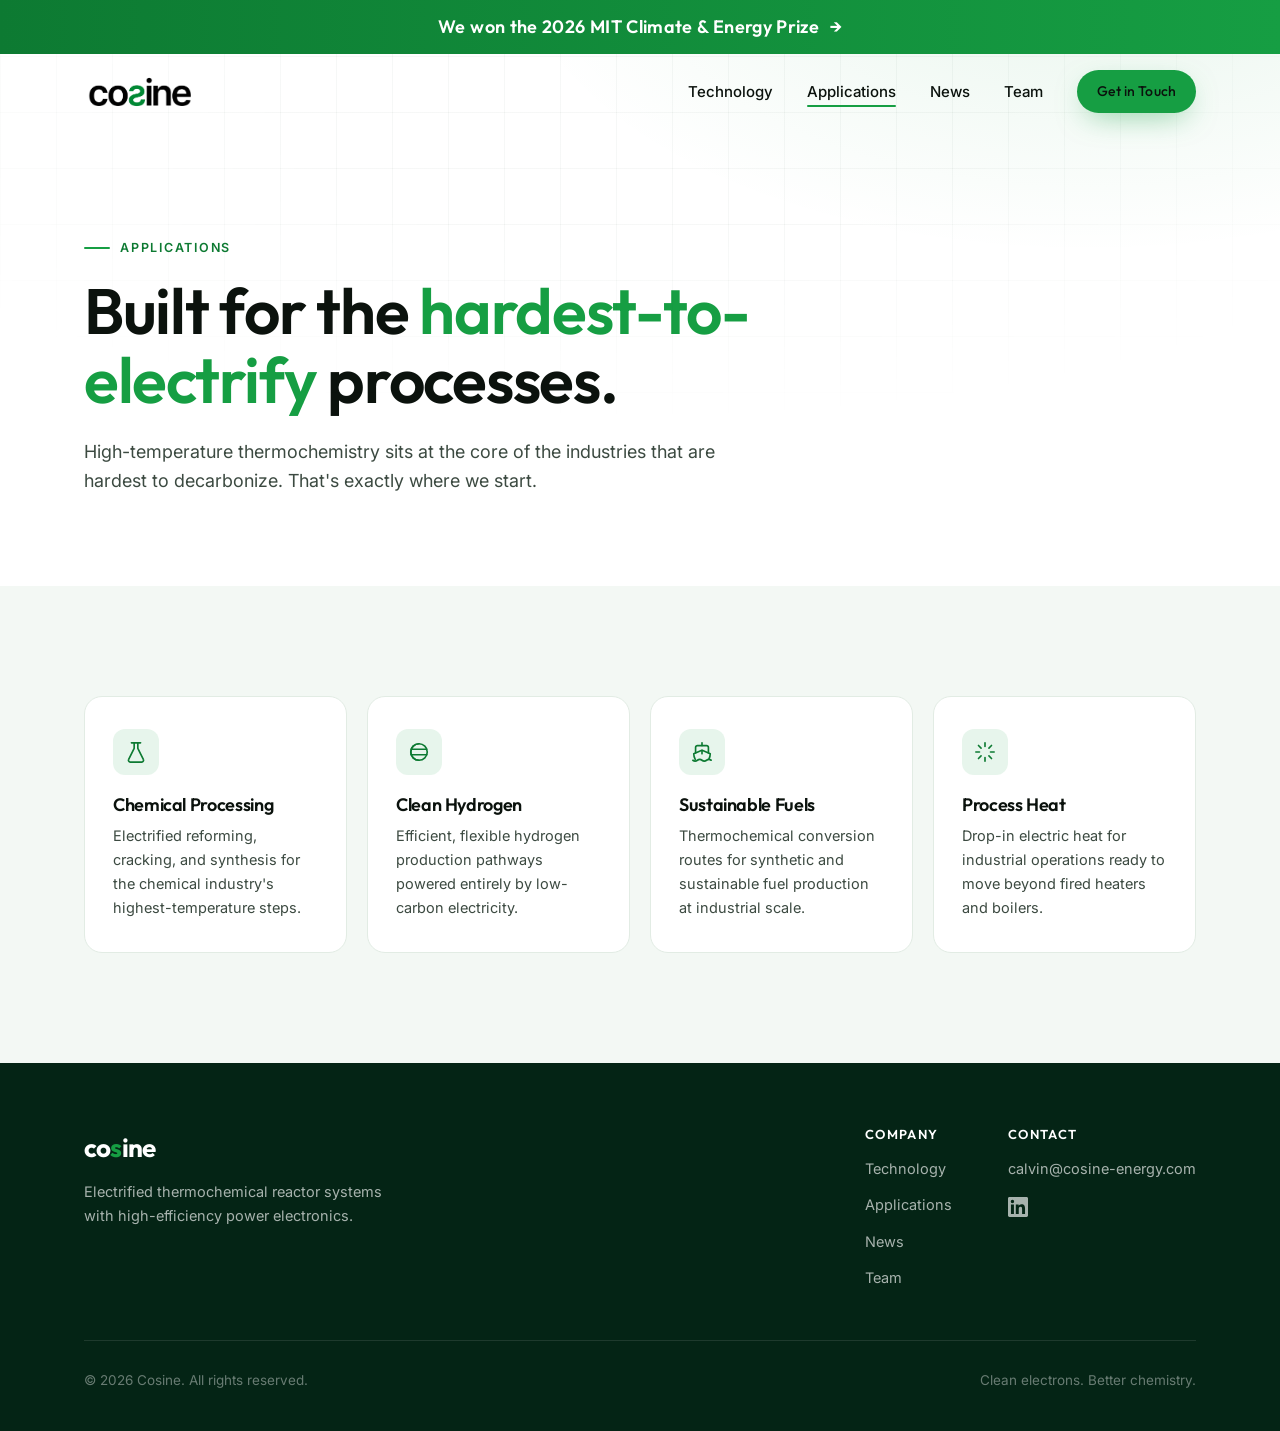
==== applications/index.html @ da61a674 "changing redirects" ====
<!DOCTYPE html>
<html lang="en">
<head>
  <meta charset="UTF-8" />
  <meta name="viewport" content="width=device-width, initial-scale=1.0" />
  <title>Applications | Cosine</title>
  <meta name="description" content="Cosine's electrified thermochemical reactors serve chemical processing, clean hydrogen, sustainable fuels, and industrial process heat." />
  <link rel="icon" type="image/png" href="/assets/img/logo.png" />
  <link rel="preconnect" href="https://fonts.googleapis.com" />
  <link rel="preconnect" href="https://fonts.gstatic.com" crossorigin />
  <link href="https://fonts.googleapis.com/css2?family=Inter:wght@400;500;600&family=Outfit:wght@500;600;700&display=swap" rel="stylesheet" />
  <link rel="stylesheet" href="/assets/css/style.css" />
</head>
<body>

  <!-- ================= NAV ================= -->
  <header class="nav" id="nav">
    <a class="announce" href="/news/">We won the 2026 MIT Climate &amp; Energy Prize <span class="arrow">&rarr;</span></a>
    <div class="wrap nav-inner">
      <a href="/" class="nav-logo" aria-label="Cosine home">
        <img src="/cosinelogo.svg" alt="Cosine" />
      </a>
      <button class="nav-toggle" id="navToggle" aria-label="Toggle menu" aria-expanded="false">
        <span></span><span></span><span></span>
      </button>
      <ul class="nav-links" id="navLinks">
        <li><a href="/technology/">Technology</a></li>
        <li><a href="/applications/" class="active">Applications</a></li>
        <li><a href="/news/">News</a></li>
        <li><a href="/team/">Team</a></li>
        <li><a href="mailto:calvin@cosine-energy.com" class="btn btn-primary">Get in Touch</a></li>
      </ul>
    </div>
  </header>

  <!-- ================= PAGE HERO ================= -->
  <section class="page-hero">
    <div class="hero-grid" aria-hidden="true"></div>
    <div class="wrap">
      <span class="eyebrow reveal visible">Applications</span>
      <h1 class="reveal visible">Built for the <span class="accent">hardest-to-electrify</span> processes.</h1>
      <p class="reveal visible d1">
        High-temperature thermochemistry sits at the core of the industries that are
        hardest to decarbonize. That's exactly where we start.
      </p>
    </div>
  </section>

  <!-- ================= APPLICATIONS ================= -->
  <section class="apps">
    <div class="wrap">
      <div class="apps-grid">
        <div class="app reveal">
          <div class="icon">
            <svg width="22" height="22" viewBox="0 0 24 24" fill="none" stroke="currentColor" stroke-width="1.8" stroke-linecap="round" stroke-linejoin="round"><path d="M10 2v6L4 20a2 2 0 0 0 1.8 3h12.4A2 2 0 0 0 20 20L14 8V2"/><path d="M7 2h10"/></svg>
          </div>
          <h3>Chemical Processing</h3>
          <p>Electrified reforming, cracking, and synthesis for the chemical industry's highest-temperature steps.</p>
        </div>
        <div class="app reveal d1">
          <div class="icon">
            <svg width="22" height="22" viewBox="0 0 24 24" fill="none" stroke="currentColor" stroke-width="1.8" stroke-linecap="round" stroke-linejoin="round"><circle cx="12" cy="12" r="9"/><path d="M12 3a9 9 0 0 0 0 18"/><path d="M3.5 9h17M3.5 15h17"/></svg>
          </div>
          <h3>Clean Hydrogen</h3>
          <p>Efficient, flexible hydrogen production pathways powered entirely by low-carbon electricity.</p>
        </div>
        <div class="app reveal d2">
          <div class="icon">
            <svg width="22" height="22" viewBox="0 0 24 24" fill="none" stroke="currentColor" stroke-width="1.8" stroke-linecap="round" stroke-linejoin="round"><path d="M12 10.2V14"/><path d="M12 2v3"/><path d="M19 13V7a2 2 0 0 0-2-2H7a2 2 0 0 0-2 2v6"/><path d="M19.4 20A11.6 11.6 0 0 0 21 14l-8.2-3.6a2 2 0 0 0-1.6 0L3 14a11.6 11.6 0 0 0 1.6 6"/><path d="M2 21c.6.5 1.2 1 2.5 1 2.5 0 2.5-2 5-2 1.3 0 1.9.5 2.5 1s1.2 1 2.5 1c2.5 0 2.5-2 5-2 1.3 0 1.9.5 2.5 1"/></svg>
          </div>
          <h3>Sustainable Fuels</h3>
          <p>Thermochemical conversion routes for synthetic and sustainable fuel production at industrial scale.</p>
        </div>
        <div class="app reveal d3">
          <div class="icon">
            <svg width="22" height="22" viewBox="0 0 24 24" fill="none" stroke="currentColor" stroke-width="1.8" stroke-linecap="round" stroke-linejoin="round"><path d="M12 2v4M12 18v4M2 12h4M18 12h4M4.9 4.9l2.8 2.8M16.3 16.3l2.8 2.8M4.9 19.1l2.8-2.8M16.3 7.7l2.8-2.8"/></svg>
          </div>
          <h3>Process Heat</h3>
          <p>Drop-in electric heat for industrial operations ready to move beyond fired heaters and boilers.</p>
        </div>
      </div>
    </div>
  </section>

  <!-- ================= FOOTER ================= -->
  <footer class="footer on-dark">
    <div class="wrap">
      <div class="footer-inner">
        <div>
          <div class="wordmark">co<span class="s">s</span>ine</div>
          <p class="tagline">Electrified thermochemical reactor systems with high-efficiency power electronics.</p>
        </div>
        <div class="footer-links">
          <div>
            <h4>Company</h4>
            <ul>
              <li><a href="/technology/">Technology</a></li>
              <li><a href="/applications/">Applications</a></li>
              <li><a href="/news/">News</a></li>
              <li><a href="/team/">Team</a></li>
            </ul>
          </div>
          <div>
            <h4>Contact</h4>
            <ul>
              <li><a href="mailto:calvin@cosine-energy.com">calvin@cosine-energy.com</a></li>
              <li>
                <a href="https://www.linkedin.com/company/cosine-energy/" target="_blank" rel="noopener" class="social-link" aria-label="Cosine on LinkedIn">
                  <svg width="20" height="20" viewBox="0 0 24 24" fill="currentColor" aria-hidden="true"><path d="M20.45 20.45h-3.55v-5.57c0-1.33-.03-3.04-1.85-3.04-1.85 0-2.14 1.45-2.14 2.94v5.67H9.36V9h3.41v1.56h.05c.47-.9 1.63-1.85 3.36-1.85 3.6 0 4.27 2.37 4.27 5.46v6.28zM5.34 7.43a2.06 2.06 0 1 1 0-4.12 2.06 2.06 0 0 1 0 4.12zM7.12 20.45H3.55V9h3.57v11.45zM22.22 0H1.77C.79 0 0 .77 0 1.72v20.55C0 23.23.79 24 1.77 24h20.45c.98 0 1.78-.77 1.78-1.73V1.72C24 .77 23.2 0 22.22 0z"/></svg>
                </a>
              </li>
            </ul>
          </div>
        </div>
      </div>
      <div class="footer-bottom">
        <span>© <span id="year"></span> Cosine. All rights reserved.</span>
        <span>Clean electrons. Better chemistry.</span>
      </div>
    </div>
  </footer>

  <script src="/assets/js/main.js"></script>
</body>
</html>
---- assets/css/style.css ----
/* ============================================================
   Cosine brand stylesheet
   Palette: white / greens pulled from the wordmark
   ============================================================ */

:root {
  --green: #169e43;          /* logo green */
  --green-dark: #0d7a32;
  --green-deep: #06301c;     /* near-black forest, dark sections */
  --green-deeper: #042415;
  --ink: #0b120d;            /* body headings on white */
  --body: #3c4a41;           /* body text on white */
  --mist: #f3f8f4;           /* green-tinted off-white */
  --line: #e2ece4;
  --white: #ffffff;

  --font-display: "Outfit", "Inter", system-ui, sans-serif;
  --font-body: "Inter", system-ui, -apple-system, sans-serif;

  --radius: 18px;
  --shadow-soft: 0 20px 60px -24px rgba(6, 48, 28, 0.25);
  --wrap: 1160px;
}

* { margin: 0; padding: 0; box-sizing: border-box; }

html { scroll-behavior: smooth; }

body {
  font-family: var(--font-body);
  color: var(--body);
  background: var(--white);
  line-height: 1.65;
  font-size: 16.5px;
  -webkit-font-smoothing: antialiased;
}

img { max-width: 100%; display: block; }

a { color: inherit; text-decoration: none; }

.wrap {
  max-width: var(--wrap);
  margin: 0 auto;
  padding: 0 24px;
}

h1, h2, h3, h4 {
  font-family: var(--font-display);
  color: var(--ink);
  line-height: 1.08;
  letter-spacing: -0.02em;
  font-weight: 600;
}

::selection { background: rgba(22, 158, 67, 0.22); }

/* ---------- text wordmark (matches logo: green “s”) ---------- */
.wordmark {
  font-family: var(--font-display);
  font-weight: 700;
  letter-spacing: -0.03em;
  color: var(--ink);
}
.wordmark .s { color: var(--green); }
.on-dark .wordmark { color: #fff; }

/* ---------- eyebrow labels ---------- */
.eyebrow {
  display: inline-flex;
  align-items: center;
  gap: 10px;
  font-size: 12.5px;
  font-weight: 600;
  letter-spacing: 0.14em;
  text-transform: uppercase;
  color: var(--green-dark);
  margin-bottom: 18px;
}
.eyebrow::before {
  content: "";
  width: 26px;
  height: 2px;
  background: var(--green);
  border-radius: 2px;
}
.on-dark .eyebrow { color: #7fd8a0; }
.on-dark .eyebrow::before { background: #7fd8a0; }

/* ---------- buttons ---------- */
.btn {
  display: inline-flex;
  align-items: center;
  gap: 9px;
  padding: 13px 26px;
  border-radius: 999px;
  font-weight: 600;
  font-size: 15px;
  font-family: var(--font-display);
  letter-spacing: 0.01em;
  transition: transform 0.18s ease, box-shadow 0.18s ease, background 0.18s ease;
  cursor: pointer;
  border: none;
}
.btn svg { transition: transform 0.18s ease; }
.btn:hover svg { transform: translateX(3px); }

.btn-primary {
  background: var(--green);
  color: #fff;
  box-shadow: 0 10px 30px -10px rgba(22, 158, 67, 0.55);
}
.btn-primary:hover {
  background: var(--green-dark);
  transform: translateY(-2px);
}

.btn-ghost {
  background: transparent;
  color: var(--ink);
  box-shadow: inset 0 0 0 1.5px var(--line);
}
.btn-ghost:hover {
  box-shadow: inset 0 0 0 1.5px var(--green);
  color: var(--green-dark);
  transform: translateY(-2px);
}
.on-dark .btn-ghost {
  color: #fff;
  box-shadow: inset 0 0 0 1.5px rgba(255, 255, 255, 0.28);
}
.on-dark .btn-ghost:hover { box-shadow: inset 0 0 0 1.5px #fff; color: #fff; }

/* ============================================================
   NAV
   ============================================================ */
.nav {
  position: fixed;
  inset: 0 0 auto 0;
  z-index: 100;
  transition: background 0.25s ease, box-shadow 0.25s ease;
}
.nav.scrolled {
  background: rgba(255, 255, 255, 0.86);
  backdrop-filter: blur(14px);
  -webkit-backdrop-filter: blur(14px);
  box-shadow: 0 1px 0 var(--line);
}
.announce {
  display: block;
  background: linear-gradient(90deg, var(--green-dark), var(--green));
  color: #fff;
  text-align: center;
  font-family: var(--font-display);
  font-size: 18px;
  font-weight: 600;
  letter-spacing: 0.02em;
  padding: 12px 16px;
}
.announce .arrow {
  display: inline-block;
  margin-left: 6px;
  transition: transform 0.18s ease;
}
.announce:hover .arrow { transform: translateX(4px); }

.nav-inner {
  display: flex;
  align-items: center;
  justify-content: space-between;
  height: 76px;
}
.nav-logo img { height: 36px; width: auto; }

.nav-links {
  display: flex;
  align-items: center;
  gap: 34px;
  list-style: none;
}
.nav-links a {
  font-size: 15px;
  font-weight: 500;
  color: var(--ink);
  position: relative;
}
.nav-links a:not(.btn)::after {
  content: "";
  position: absolute;
  left: 0;
  bottom: -6px;
  width: 100%;
  height: 2px;
  border-radius: 2px;
  background: var(--green);
  transform: scaleX(0);
  transform-origin: left;
  transition: transform 0.2s ease;
}
.nav-links a:not(.btn):hover::after,
.nav-links a.active::after { transform: scaleX(1); }
.nav-links .btn { padding: 10px 20px; font-size: 14px; }

.nav-toggle {
  display: none;
  background: none;
  border: none;
  cursor: pointer;
  padding: 8px;
}
.nav-toggle span {
  display: block;
  width: 22px;
  height: 2px;
  background: var(--ink);
  margin: 5px 0;
  border-radius: 2px;
  transition: transform 0.25s ease, opacity 0.25s ease;
}
.nav-toggle.open span:nth-child(1) { transform: translateY(7px) rotate(45deg); }
.nav-toggle.open span:nth-child(2) { opacity: 0; }
.nav-toggle.open span:nth-child(3) { transform: translateY(-7px) rotate(-45deg); }

/* ============================================================
   HERO
   ============================================================ */
.hero {
  position: relative;
  padding: 230px 0 110px;
  overflow: hidden;
  background:
    radial-gradient(900px 480px at 85% -10%, rgba(22, 158, 67, 0.10), transparent 65%),
    radial-gradient(700px 420px at -10% 40%, rgba(22, 158, 67, 0.07), transparent 60%),
    var(--white);
}
.hero-grid {
  position: absolute;
  inset: 0;
  background-image:
    linear-gradient(rgba(6, 48, 28, 0.035) 1px, transparent 1px),
    linear-gradient(90deg, rgba(6, 48, 28, 0.035) 1px, transparent 1px);
  background-size: 56px 56px;
  mask-image: radial-gradient(ellipse 90% 70% at 50% 20%, black 30%, transparent 75%);
  -webkit-mask-image: radial-gradient(ellipse 90% 70% at 50% 20%, black 30%, transparent 75%);
}
.hero .wrap { position: relative; }

.hero h1 {
  font-size: clamp(44px, 6.4vw, 78px);
  max-width: 13ch;
  margin-bottom: 26px;
}
.hero h1 .accent { color: var(--green); }

.hero-sub {
  font-size: clamp(17px, 1.6vw, 20px);
  max-width: 56ch;
  margin-bottom: 38px;
}

.hero-actions { display: flex; gap: 14px; flex-wrap: wrap; }

/* animated cosine wave under the hero */
.hero-wave {
  margin-top: 84px;
  position: relative;
}
.hero-wave svg { width: 100%; height: auto; display: block; }
.hero-wave .wave-line {
  stroke-dasharray: 2600;
  stroke-dashoffset: 2600;
  animation: drawWave 2.6s cubic-bezier(0.6, 0, 0.2, 1) 0.3s forwards;
}
@keyframes drawWave { to { stroke-dashoffset: 0; } }

/* ---------- stat strip ---------- */
.stats {
  border-top: 1px solid var(--line);
  border-bottom: 1px solid var(--line);
  background: var(--mist);
}
.stats-inner {
  display: grid;
  grid-template-columns: repeat(3, 1fr);
  gap: 20px;
  padding: 44px 0;
}
.stat { text-align: left; padding: 0 8px; }
.stat .num {
  font-family: var(--font-display);
  font-size: clamp(44px, 4.8vw, 62px);
  font-weight: 700;
  color: var(--ink);
  letter-spacing: -0.03em;
  line-height: 1;
}
.stat .num em { color: var(--green); font-style: normal; }
.stat .label {
  margin-top: 8px;
  font-size: 14.5px;
  color: var(--body);
}

/* ============================================================
   SECTIONS
   ============================================================ */
section { padding: 110px 0; scroll-margin-top: 140px; }

.section-head { max-width: 720px; margin-bottom: 64px; }
.section-head h2 {
  font-size: clamp(32px, 4vw, 48px);
  margin-bottom: 18px;
}
.section-head p { font-size: 17.5px; }

/* ---------- technology (dark) ---------- */
.tech {
  background:
    radial-gradient(800px 500px at 100% 0%, rgba(22, 158, 67, 0.16), transparent 60%),
    var(--green-deep);
}
.tech .section-head h2, .tech h3 { color: #fff; }
.tech .section-head p { color: rgba(255, 255, 255, 0.72); }

.tech-cards {
  display: grid;
  grid-template-columns: 1fr 1fr;
  gap: 26px;
}
.tech-card.wide { grid-column: 1 / -1; }
.tech-card.wide .wide-cols {
  display: grid;
  grid-template-columns: 1.15fr 1fr;
  gap: 12px 44px;
  align-items: start;
}
.tech-card.wide .wide-cols ul { margin-top: 6px; }
.tech-card {
  position: relative;
  border-radius: var(--radius);
  padding: 42px 38px;
  background: rgba(255, 255, 255, 0.045);
  border: 1px solid rgba(255, 255, 255, 0.09);
  overflow: hidden;
  transition: transform 0.25s ease, border-color 0.25s ease, background 0.25s ease;
}
.tech-card:hover {
  transform: translateY(-5px);
  border-color: rgba(127, 216, 160, 0.4);
  background: rgba(255, 255, 255, 0.07);
}
.tech-card .icon {
  width: 52px;
  height: 52px;
  border-radius: 14px;
  display: grid;
  place-items: center;
  background: rgba(22, 158, 67, 0.22);
  color: #7fd8a0;
  margin-bottom: 26px;
}
.tech-card h3 { font-size: 24px; margin-bottom: 14px; }
.tech-card p { color: rgba(255, 255, 255, 0.72); font-size: 16px; }
.tech-card ul {
  margin-top: 20px;
  list-style: none;
}
.tech-card li {
  display: flex;
  gap: 10px;
  align-items: baseline;
  color: rgba(255, 255, 255, 0.82);
  font-size: 15px;
  padding: 7px 0;
  border-top: 1px solid rgba(255, 255, 255, 0.08);
}
.tech-card li::before {
  content: "";
  flex: none;
  width: 7px;
  height: 7px;
  border-radius: 50%;
  background: var(--green);
  transform: translateY(-1px);
}

/* ---------- process steps (inside technology section) ---------- */
.steps-head {
  color: #fff;
  font-size: clamp(22px, 2.6vw, 30px);
  margin: 74px 0 32px;
}
.tech .step {
  background: rgba(255, 255, 255, 0.045);
  border-color: rgba(255, 255, 255, 0.09);
}
.tech .step:hover {
  box-shadow: none;
  border-color: rgba(127, 216, 160, 0.4);
  background: rgba(255, 255, 255, 0.07);
}
.tech .step h3 { color: #fff; }
.tech .step p { color: rgba(255, 255, 255, 0.72); }
.tech .step::before { color: #7fd8a0; }

.steps {
  display: grid;
  grid-template-columns: repeat(3, 1fr);
  gap: 26px;
  counter-reset: step;
}
.step {
  position: relative;
  border: 1px solid var(--line);
  border-radius: var(--radius);
  padding: 38px 32px;
  background: var(--white);
  transition: transform 0.25s ease, box-shadow 0.25s ease, border-color 0.25s ease;
}
.step:hover {
  transform: translateY(-5px);
  box-shadow: var(--shadow-soft);
  border-color: rgba(22, 158, 67, 0.35);
}
.step::before {
  counter-increment: step;
  content: "0" counter(step);
  font-family: var(--font-display);
  font-weight: 700;
  font-size: 15px;
  color: var(--green);
  letter-spacing: 0.08em;
  display: block;
  margin-bottom: 20px;
}
.step h3 { font-size: 21px; margin-bottom: 12px; }
.step p { font-size: 15.5px; }

/* ---------- applications ---------- */
.apps { background: var(--mist); }
.apps-grid {
  display: grid;
  grid-template-columns: repeat(4, 1fr);
  gap: 20px;
}
.app {
  background: var(--white);
  border: 1px solid var(--line);
  border-radius: var(--radius);
  padding: 32px 28px;
  transition: transform 0.25s ease, box-shadow 0.25s ease, border-color 0.25s ease;
}
.app:hover {
  transform: translateY(-5px);
  box-shadow: var(--shadow-soft);
  border-color: rgba(22, 158, 67, 0.35);
}
.app .icon {
  width: 46px;
  height: 46px;
  border-radius: 12px;
  display: grid;
  place-items: center;
  background: rgba(22, 158, 67, 0.1);
  color: var(--green-dark);
  margin-bottom: 20px;
}
.app h3 { font-size: 18px; margin-bottom: 10px; }
.app p { font-size: 14.5px; }

/* ---------- news ---------- */
.news-card {
  display: grid;
  grid-template-columns: 1.15fr 1fr;
  border: 1px solid var(--line);
  border-radius: var(--radius);
  overflow: hidden;
  background: var(--white);
  transition: transform 0.25s ease, box-shadow 0.25s ease;
}
.news-card:hover { transform: translateY(-4px); box-shadow: var(--shadow-soft); }
.news-photo { min-height: 340px; }
.news-photo img {
  width: 100%;
  height: 100%;
  object-fit: cover;
  display: block;
}
.news-body { padding: 44px 42px; align-self: center; }
.news-date {
  font-size: 12.5px;
  font-weight: 600;
  letter-spacing: 0.12em;
  text-transform: uppercase;
  color: var(--green-dark);
  margin-bottom: 10px;
}
.news-body h3 { font-size: 24px; margin-bottom: 14px; }
.news-body p { font-size: 15.5px; }

/* ---------- CTA band ---------- */
.cta {
  padding: 0;
}
.cta-card {
  position: relative;
  overflow: hidden;
  border-radius: 28px;
  background:
    radial-gradient(700px 400px at 90% 10%, rgba(127, 216, 160, 0.25), transparent 60%),
    linear-gradient(135deg, var(--green-deep), var(--green-deeper));
  padding: 84px 64px;
  margin: 110px 0;
  text-align: center;
}
.cta-card h2 {
  color: #fff;
  font-size: clamp(30px, 3.8vw, 46px);
  max-width: 22ch;
  margin: 0 auto 18px;
}
.cta-card p {
  color: rgba(255, 255, 255, 0.72);
  max-width: 52ch;
  margin: 0 auto 36px;
}
.cta-wave {
  position: absolute;
  inset: auto 0 0 0;
  opacity: 0.35;
  pointer-events: none;
}

/* ---------- sponsors ---------- */
.sponsors { padding: 0 0 100px; }
.sponsors-title {
  text-align: center;
  font-size: 12.5px;
  font-weight: 600;
  letter-spacing: 0.16em;
  text-transform: uppercase;
  color: #7d8c83;
  margin-bottom: 40px;
}
.sponsors-grid {
  display: flex;
  justify-content: center;
  align-items: center;
  flex-wrap: wrap;
  gap: 36px clamp(36px, 5vw, 72px);
}
.sponsor {
  opacity: 0.6;
  filter: grayscale(1);
  transition: opacity 0.25s ease, filter 0.25s ease;
}
.sponsor:hover { opacity: 1; filter: grayscale(0); }
.sponsor img {
  display: block;
  width: auto;
  height: 54px;
}
.sponsor-nsf img { height: 44px; }
.sponsor-mit img { height: 62px; }
.sponsor-doerr img { height: 56px; }
.sponsor-hit img { height: 42px; }

/* ============================================================
   TEAM PAGE
   ============================================================ */
.page-hero {
  position: relative;
  padding: 230px 0 90px;
  background:
    radial-gradient(900px 480px at 85% -10%, rgba(22, 158, 67, 0.1), transparent 65%),
    var(--white);
  overflow: hidden;
}
.page-hero h1 {
  font-size: clamp(40px, 5.4vw, 64px);
  max-width: 16ch;
  margin-bottom: 22px;
}
.page-hero h1 .accent { color: var(--green); }
.page-hero p { font-size: 18px; max-width: 58ch; }

.team-grid {
  display: grid;
  grid-template-columns: repeat(3, 1fr);
  gap: 28px;
}
.person {
  border: 1px solid var(--line);
  border-radius: var(--radius);
  overflow: hidden;
  background: var(--white);
  transition: transform 0.25s ease, box-shadow 0.25s ease;
}
.person:hover {
  transform: translateY(-6px);
  box-shadow: var(--shadow-soft);
}
.person .photo {
  display: block;
  aspect-ratio: 1 / 1;
  overflow: hidden;
  background: var(--mist);
}
.person .photo img {
  width: 100%;
  height: 100%;
  object-fit: cover;
  object-position: center 20%;
  transition: transform 0.45s ease;
}
.person:hover .photo img { transform: scale(1.045); }
.person .photo img.shift-up { object-position: center 59%; }
.person .info { padding: 26px 26px 30px; }
.person .role {
  font-size: 12.5px;
  font-weight: 600;
  letter-spacing: 0.12em;
  text-transform: uppercase;
  color: var(--green-dark);
  margin-bottom: 6px;
}
.person h3 { font-size: 21px; margin-bottom: 10px; }
.person p { font-size: 15px; }

.join {
  background: var(--mist);
  text-align: center;
}
.join h2 { font-size: clamp(28px, 3.4vw, 40px); margin-bottom: 16px; }
.join p { max-width: 52ch; margin: 0 auto 32px; }

/* ============================================================
   FOOTER
   ============================================================ */
.footer {
  background: var(--green-deeper);
  color: rgba(255, 255, 255, 0.65);
  padding: 64px 0 40px;
}
.footer-inner {
  display: flex;
  justify-content: space-between;
  align-items: flex-start;
  gap: 40px;
  flex-wrap: wrap;
  padding-bottom: 40px;
  border-bottom: 1px solid rgba(255, 255, 255, 0.1);
}
.footer .wordmark { font-size: 26px; }
.footer .tagline { margin-top: 10px; font-size: 14.5px; max-width: 34ch; }
.footer-links { display: flex; gap: 56px; flex-wrap: wrap; }
.footer-links h4 {
  color: #fff;
  font-size: 13px;
  letter-spacing: 0.1em;
  text-transform: uppercase;
  margin-bottom: 14px;
}
.footer-links ul { list-style: none; }
.footer-links li { margin-bottom: 9px; }
.footer-links a {
  font-size: 14.5px;
  color: rgba(255, 255, 255, 0.65);
  transition: color 0.15s ease;
}
.footer-links a:hover { color: #7fd8a0; }
.footer-links a.social-link {
  display: inline-flex;
  margin-top: 6px;
}
.footer-links a.social-link svg { display: block; }
.footer-bottom {
  display: flex;
  justify-content: space-between;
  gap: 16px;
  flex-wrap: wrap;
  padding-top: 28px;
  font-size: 13.5px;
  color: rgba(255, 255, 255, 0.4);
}

/* ============================================================
   REVEAL ANIMATIONS
   ============================================================ */
.reveal {
  opacity: 0;
  transform: translateY(26px);
  transition: opacity 0.7s ease, transform 0.7s ease;
}
.reveal.visible { opacity: 1; transform: none; }
.reveal.d1 { transition-delay: 0.1s; }
.reveal.d2 { transition-delay: 0.2s; }
.reveal.d3 { transition-delay: 0.3s; }

@media (prefers-reduced-motion: reduce) {
  html { scroll-behavior: auto; }
  .reveal { opacity: 1; transform: none; transition: none; }
  .hero-wave .wave-line { animation: none; stroke-dashoffset: 0; }
}

/* ============================================================
   RESPONSIVE
   ============================================================ */
@media (max-width: 960px) {
  .tech-cards, .steps { grid-template-columns: 1fr; }
  .tech-card.wide .wide-cols { grid-template-columns: 1fr; }
  .news-card { grid-template-columns: 1fr; }
  .news-photo { min-height: 240px; }
  .apps-grid { grid-template-columns: 1fr 1fr; }
  .team-grid { grid-template-columns: 1fr 1fr; }
  section { padding: 84px 0; }
  .cta-card { padding: 64px 32px; margin: 84px 0; }
}

@media (max-width: 720px) {
  .nav-toggle { display: block; }
  .announce { font-size: 14px; padding: 10px 14px; }
  .nav-links {
    position: fixed;
    top: 118px;
    left: 0;
    right: 0;
    flex-direction: column;
    align-items: flex-start;
    gap: 0;
    background: var(--white);
    border-bottom: 1px solid var(--line);
    padding: 8px 24px 20px;
    display: none;
  }
  .nav-links.open { display: flex; }
  .nav-links li { width: 100%; }
  .nav-links a { display: block; padding: 13px 0; font-size: 16px; }
  .nav-links .btn { margin-top: 10px; }
  .nav.scrolled, .nav:has(.nav-links.open) { background: #fff; }

  .hero { padding: 150px 0 70px; }
  .stats-inner { grid-template-columns: 1fr; gap: 30px; }
  .apps-grid { grid-template-columns: 1fr; }
  .team-grid { grid-template-columns: 1fr; }
  .hero-wave { margin-top: 56px; }
}
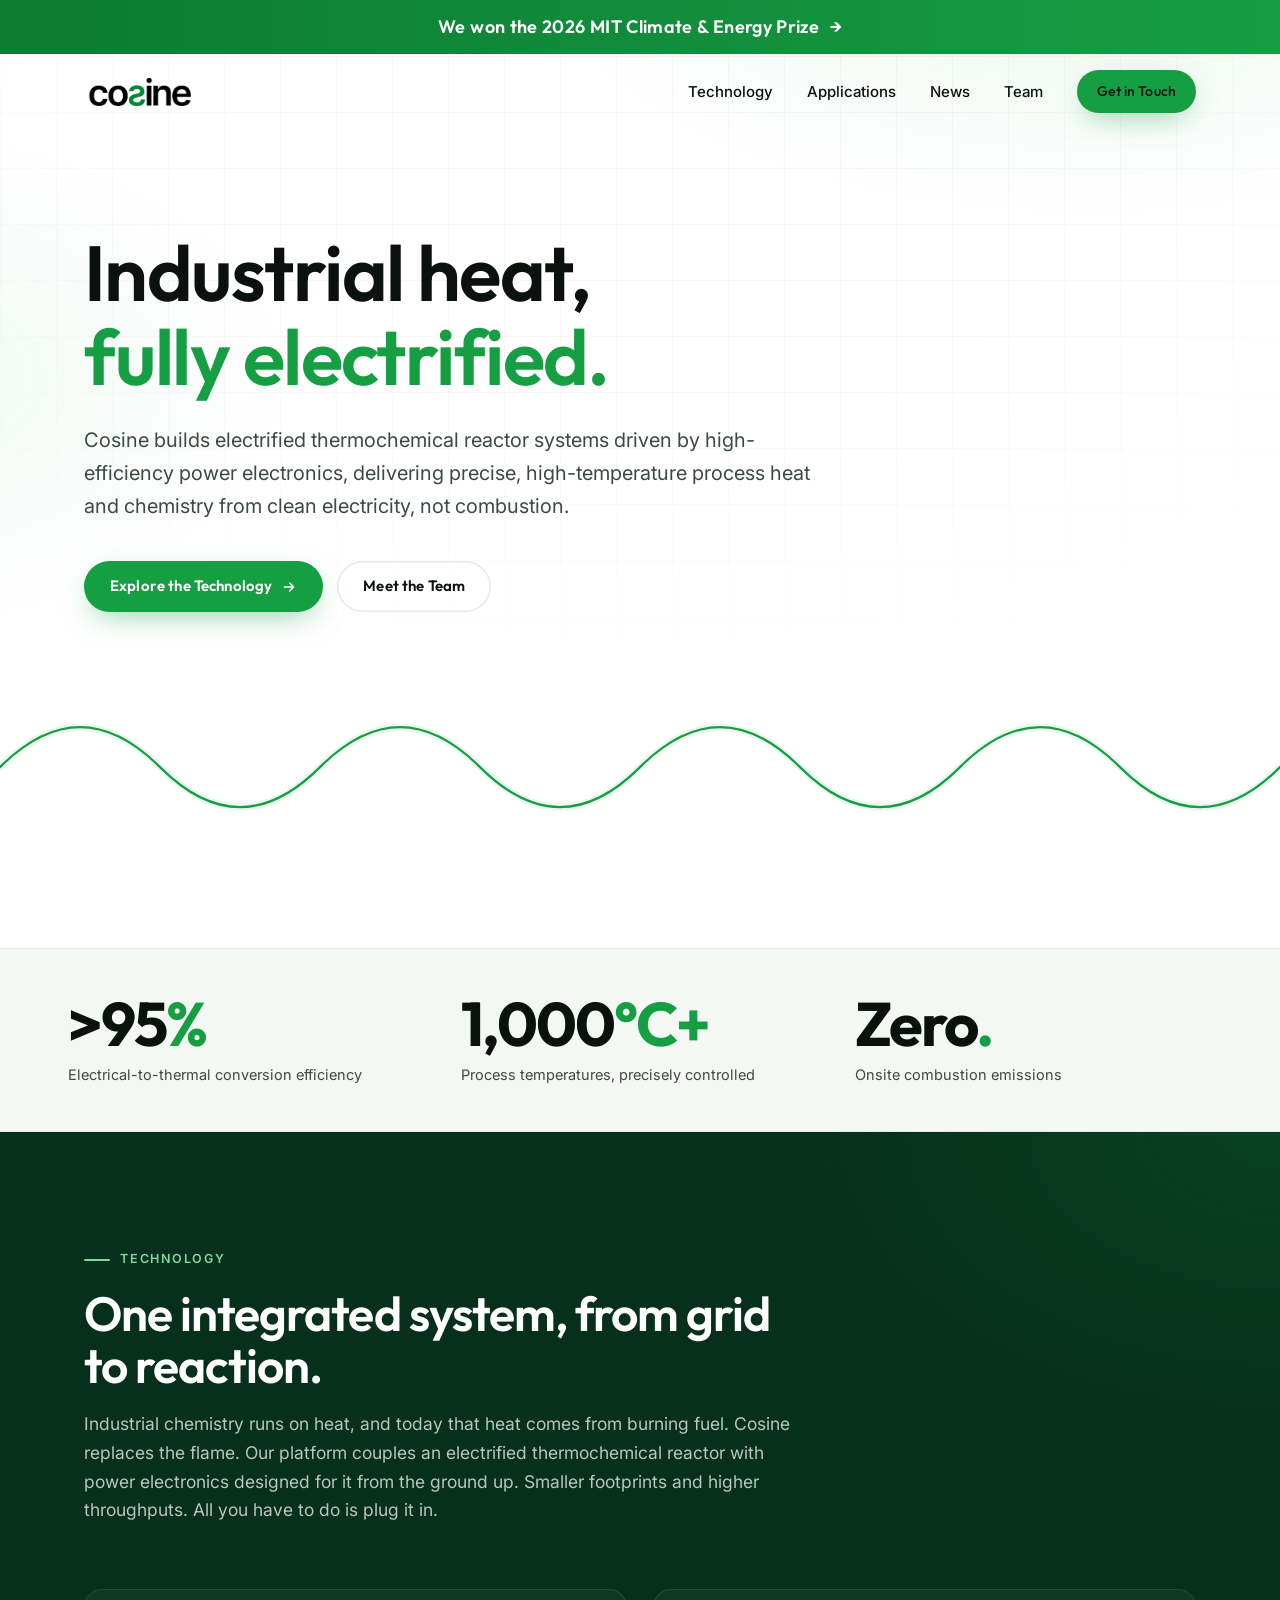
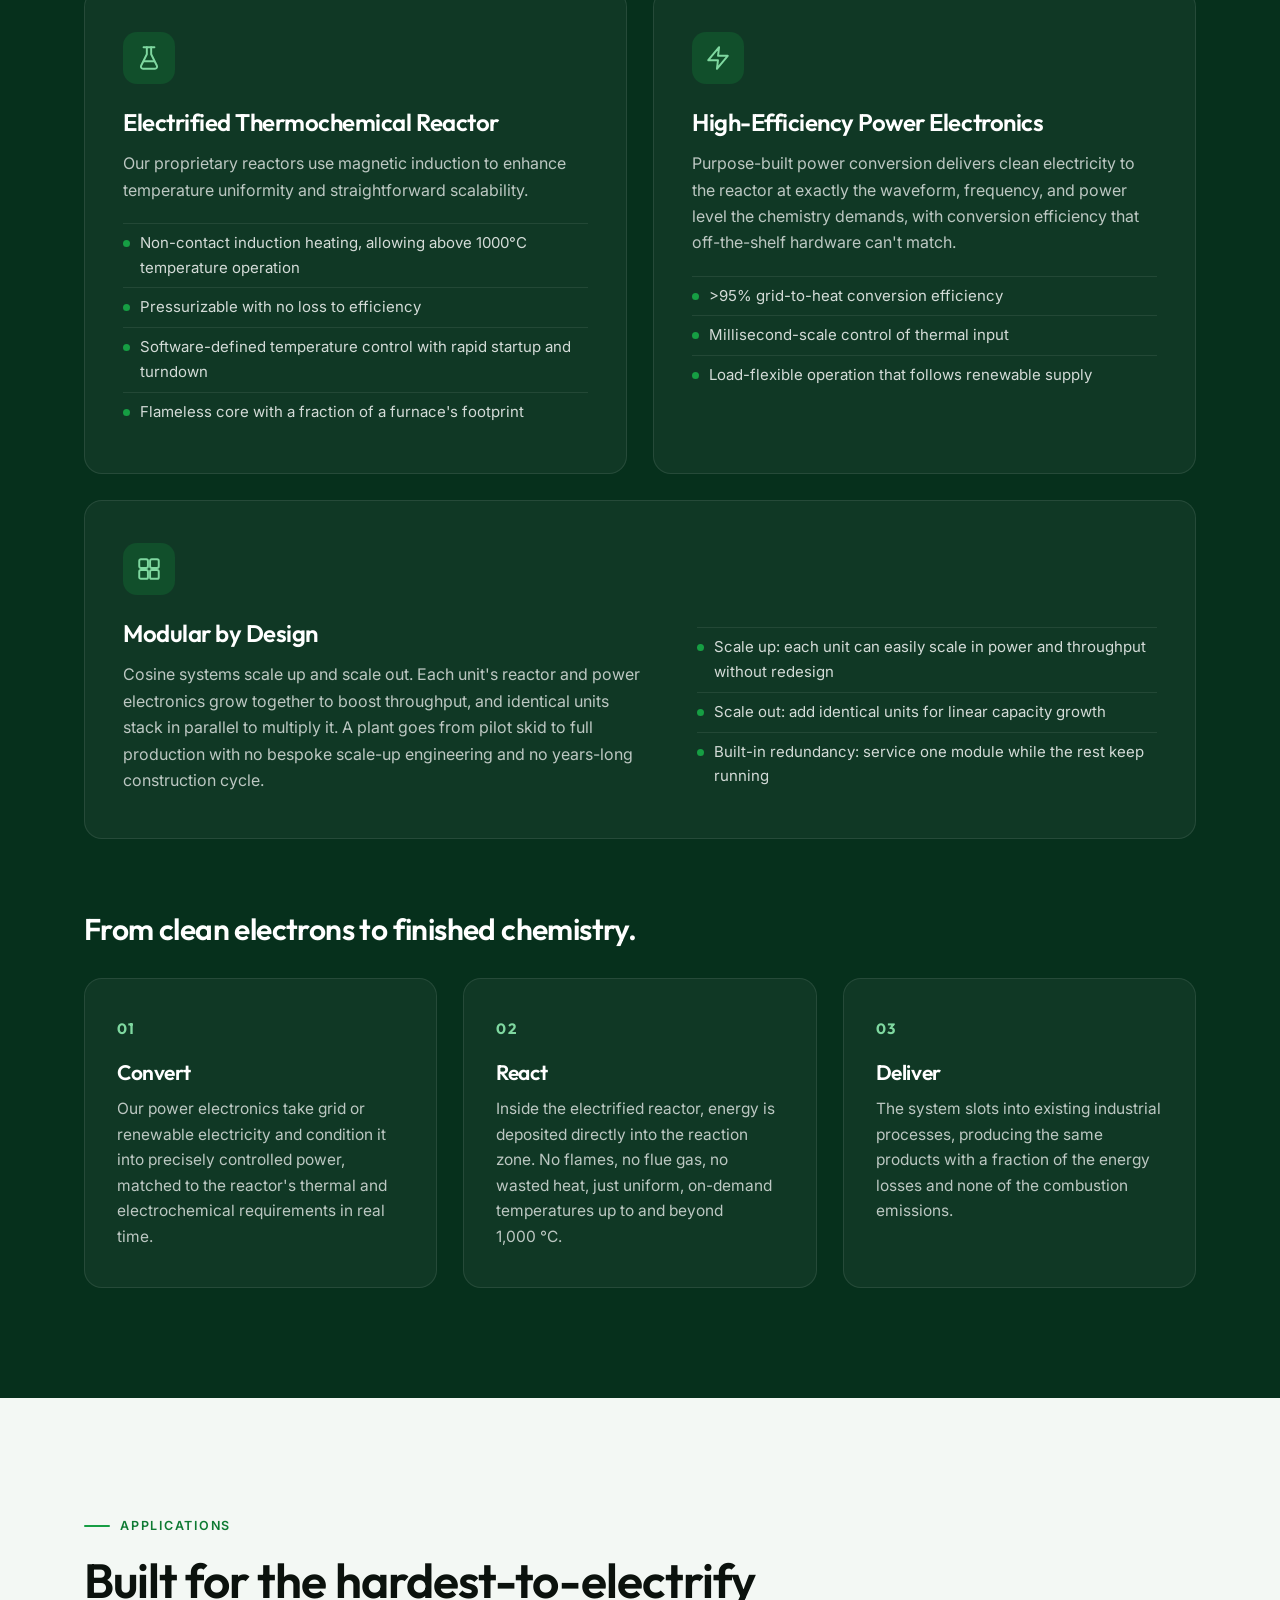
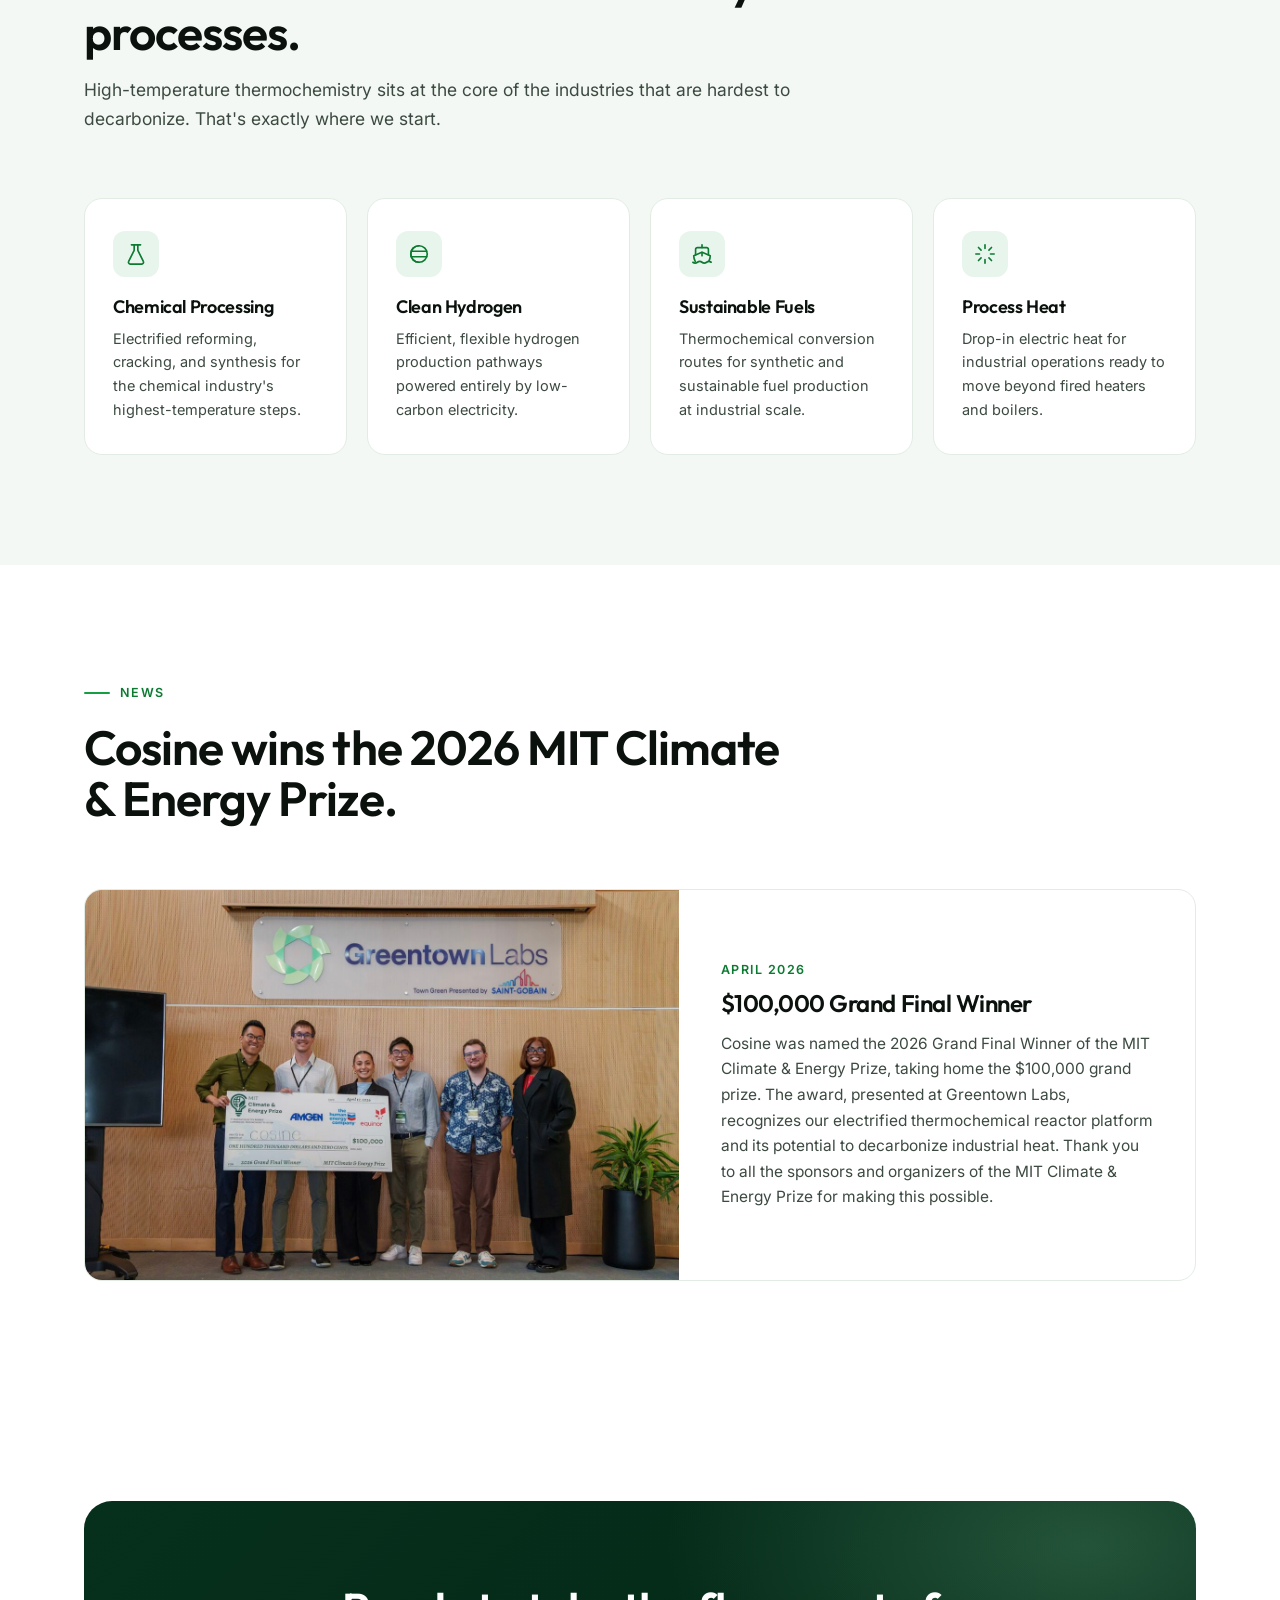
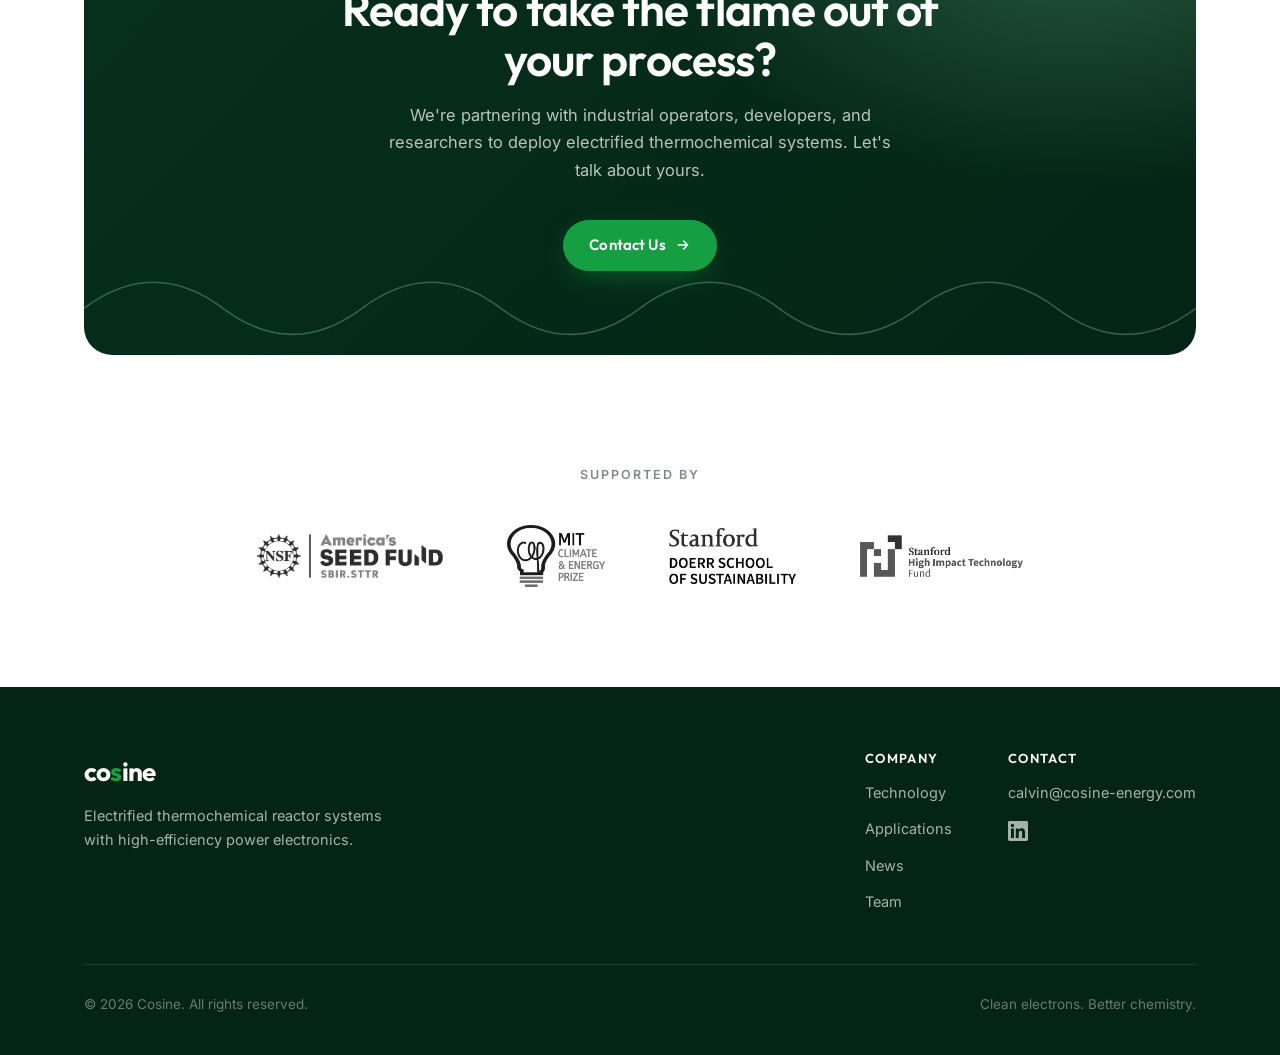
==== commit 544bfa72: "Nav tabs scroll to home page sections instead of separate pages Technology, Applications, and News t" ====
--- a/applications/index.html
+++ b/applications/index.html
@@ -2,124 +2,12 @@
 <html lang="en">
 <head>
   <meta charset="UTF-8" />
-  <meta name="viewport" content="width=device-width, initial-scale=1.0" />
   <title>Applications | Cosine</title>
-  <meta name="description" content="Cosine's electrified thermochemical reactors serve chemical processing, clean hydrogen, sustainable fuels, and industrial process heat." />
-  <link rel="icon" type="image/png" href="/assets/img/logo.png" />
-  <link rel="preconnect" href="https://fonts.googleapis.com" />
-  <link rel="preconnect" href="https://fonts.gstatic.com" crossorigin />
-  <link href="https://fonts.googleapis.com/css2?family=Inter:wght@400;500;600&family=Outfit:wght@500;600;700&display=swap" rel="stylesheet" />
-  <link rel="stylesheet" href="/assets/css/style.css" />
+  <meta http-equiv="refresh" content="0; url=/#applications" />
+  <link rel="canonical" href="https://cosine-energy.com/#applications" />
+  <script>window.location.replace("/#applications");</script>
 </head>
 <body>
-
-  <!-- ================= NAV ================= -->
-  <header class="nav" id="nav">
-    <a class="announce" href="/news/">We won the 2026 MIT Climate &amp; Energy Prize <span class="arrow">&rarr;</span></a>
-    <div class="wrap nav-inner">
-      <a href="/" class="nav-logo" aria-label="Cosine home">
-        <img src="/cosinelogo.svg" alt="Cosine" />
-      </a>
-      <button class="nav-toggle" id="navToggle" aria-label="Toggle menu" aria-expanded="false">
-        <span></span><span></span><span></span>
-      </button>
-      <ul class="nav-links" id="navLinks">
-        <li><a href="/technology/">Technology</a></li>
-        <li><a href="/applications/" class="active">Applications</a></li>
-        <li><a href="/news/">News</a></li>
-        <li><a href="/team/">Team</a></li>
-        <li><a href="mailto:calvin@cosine-energy.com" class="btn btn-primary">Get in Touch</a></li>
-      </ul>
-    </div>
-  </header>
-
-  <!-- ================= PAGE HERO ================= -->
-  <section class="page-hero">
-    <div class="hero-grid" aria-hidden="true"></div>
-    <div class="wrap">
-      <span class="eyebrow reveal visible">Applications</span>
-      <h1 class="reveal visible">Built for the <span class="accent">hardest-to-electrify</span> processes.</h1>
-      <p class="reveal visible d1">
-        High-temperature thermochemistry sits at the core of the industries that are
-        hardest to decarbonize. That's exactly where we start.
-      </p>
-    </div>
-  </section>
-
-  <!-- ================= APPLICATIONS ================= -->
-  <section class="apps">
-    <div class="wrap">
-      <div class="apps-grid">
-        <div class="app reveal">
-          <div class="icon">
-            <svg width="22" height="22" viewBox="0 0 24 24" fill="none" stroke="currentColor" stroke-width="1.8" stroke-linecap="round" stroke-linejoin="round"><path d="M10 2v6L4 20a2 2 0 0 0 1.8 3h12.4A2 2 0 0 0 20 20L14 8V2"/><path d="M7 2h10"/></svg>
-          </div>
-          <h3>Chemical Processing</h3>
-          <p>Electrified reforming, cracking, and synthesis for the chemical industry's highest-temperature steps.</p>
-        </div>
-        <div class="app reveal d1">
-          <div class="icon">
-            <svg width="22" height="22" viewBox="0 0 24 24" fill="none" stroke="currentColor" stroke-width="1.8" stroke-linecap="round" stroke-linejoin="round"><circle cx="12" cy="12" r="9"/><path d="M12 3a9 9 0 0 0 0 18"/><path d="M3.5 9h17M3.5 15h17"/></svg>
-          </div>
-          <h3>Clean Hydrogen</h3>
-          <p>Efficient, flexible hydrogen production pathways powered entirely by low-carbon electricity.</p>
-        </div>
-        <div class="app reveal d2">
-          <div class="icon">
-            <svg width="22" height="22" viewBox="0 0 24 24" fill="none" stroke="currentColor" stroke-width="1.8" stroke-linecap="round" stroke-linejoin="round"><path d="M12 10.2V14"/><path d="M12 2v3"/><path d="M19 13V7a2 2 0 0 0-2-2H7a2 2 0 0 0-2 2v6"/><path d="M19.4 20A11.6 11.6 0 0 0 21 14l-8.2-3.6a2 2 0 0 0-1.6 0L3 14a11.6 11.6 0 0 0 1.6 6"/><path d="M2 21c.6.5 1.2 1 2.5 1 2.5 0 2.5-2 5-2 1.3 0 1.9.5 2.5 1s1.2 1 2.5 1c2.5 0 2.5-2 5-2 1.3 0 1.9.5 2.5 1"/></svg>
-          </div>
-          <h3>Sustainable Fuels</h3>
-          <p>Thermochemical conversion routes for synthetic and sustainable fuel production at industrial scale.</p>
-        </div>
-        <div class="app reveal d3">
-          <div class="icon">
-            <svg width="22" height="22" viewBox="0 0 24 24" fill="none" stroke="currentColor" stroke-width="1.8" stroke-linecap="round" stroke-linejoin="round"><path d="M12 2v4M12 18v4M2 12h4M18 12h4M4.9 4.9l2.8 2.8M16.3 16.3l2.8 2.8M4.9 19.1l2.8-2.8M16.3 7.7l2.8-2.8"/></svg>
-          </div>
-          <h3>Process Heat</h3>
-          <p>Drop-in electric heat for industrial operations ready to move beyond fired heaters and boilers.</p>
-        </div>
-      </div>
-    </div>
-  </section>
-
-  <!-- ================= FOOTER ================= -->
-  <footer class="footer on-dark">
-    <div class="wrap">
-      <div class="footer-inner">
-        <div>
-          <div class="wordmark">co<span class="s">s</span>ine</div>
-          <p class="tagline">Electrified thermochemical reactor systems with high-efficiency power electronics.</p>
-        </div>
-        <div class="footer-links">
-          <div>
-            <h4>Company</h4>
-            <ul>
-              <li><a href="/technology/">Technology</a></li>
-              <li><a href="/applications/">Applications</a></li>
-              <li><a href="/news/">News</a></li>
-              <li><a href="/team/">Team</a></li>
-            </ul>
-          </div>
-          <div>
-            <h4>Contact</h4>
-            <ul>
-              <li><a href="mailto:calvin@cosine-energy.com">calvin@cosine-energy.com</a></li>
-              <li>
-                <a href="https://www.linkedin.com/company/cosine-energy/" target="_blank" rel="noopener" class="social-link" aria-label="Cosine on LinkedIn">
-                  <svg width="20" height="20" viewBox="0 0 24 24" fill="currentColor" aria-hidden="true"><path d="M20.45 20.45h-3.55v-5.57c0-1.33-.03-3.04-1.85-3.04-1.85 0-2.14 1.45-2.14 2.94v5.67H9.36V9h3.41v1.56h.05c.47-.9 1.63-1.85 3.36-1.85 3.6 0 4.27 2.37 4.27 5.46v6.28zM5.34 7.43a2.06 2.06 0 1 1 0-4.12 2.06 2.06 0 0 1 0 4.12zM7.12 20.45H3.55V9h3.57v11.45zM22.22 0H1.77C.79 0 0 .77 0 1.72v20.55C0 23.23.79 24 1.77 24h20.45c.98 0 1.78-.77 1.78-1.73V1.72C24 .77 23.2 0 22.22 0z"/></svg>
-                </a>
-              </li>
-            </ul>
-          </div>
-        </div>
-      </div>
-      <div class="footer-bottom">
-        <span>© <span id="year"></span> Cosine. All rights reserved.</span>
-        <span>Clean electrons. Better chemistry.</span>
-      </div>
-    </div>
-  </footer>
-
-  <script src="/assets/js/main.js"></script>
+  <p>This page has moved. <a href="/#applications">Continue to cosine-energy.com</a></p>
 </body>
 </html>
